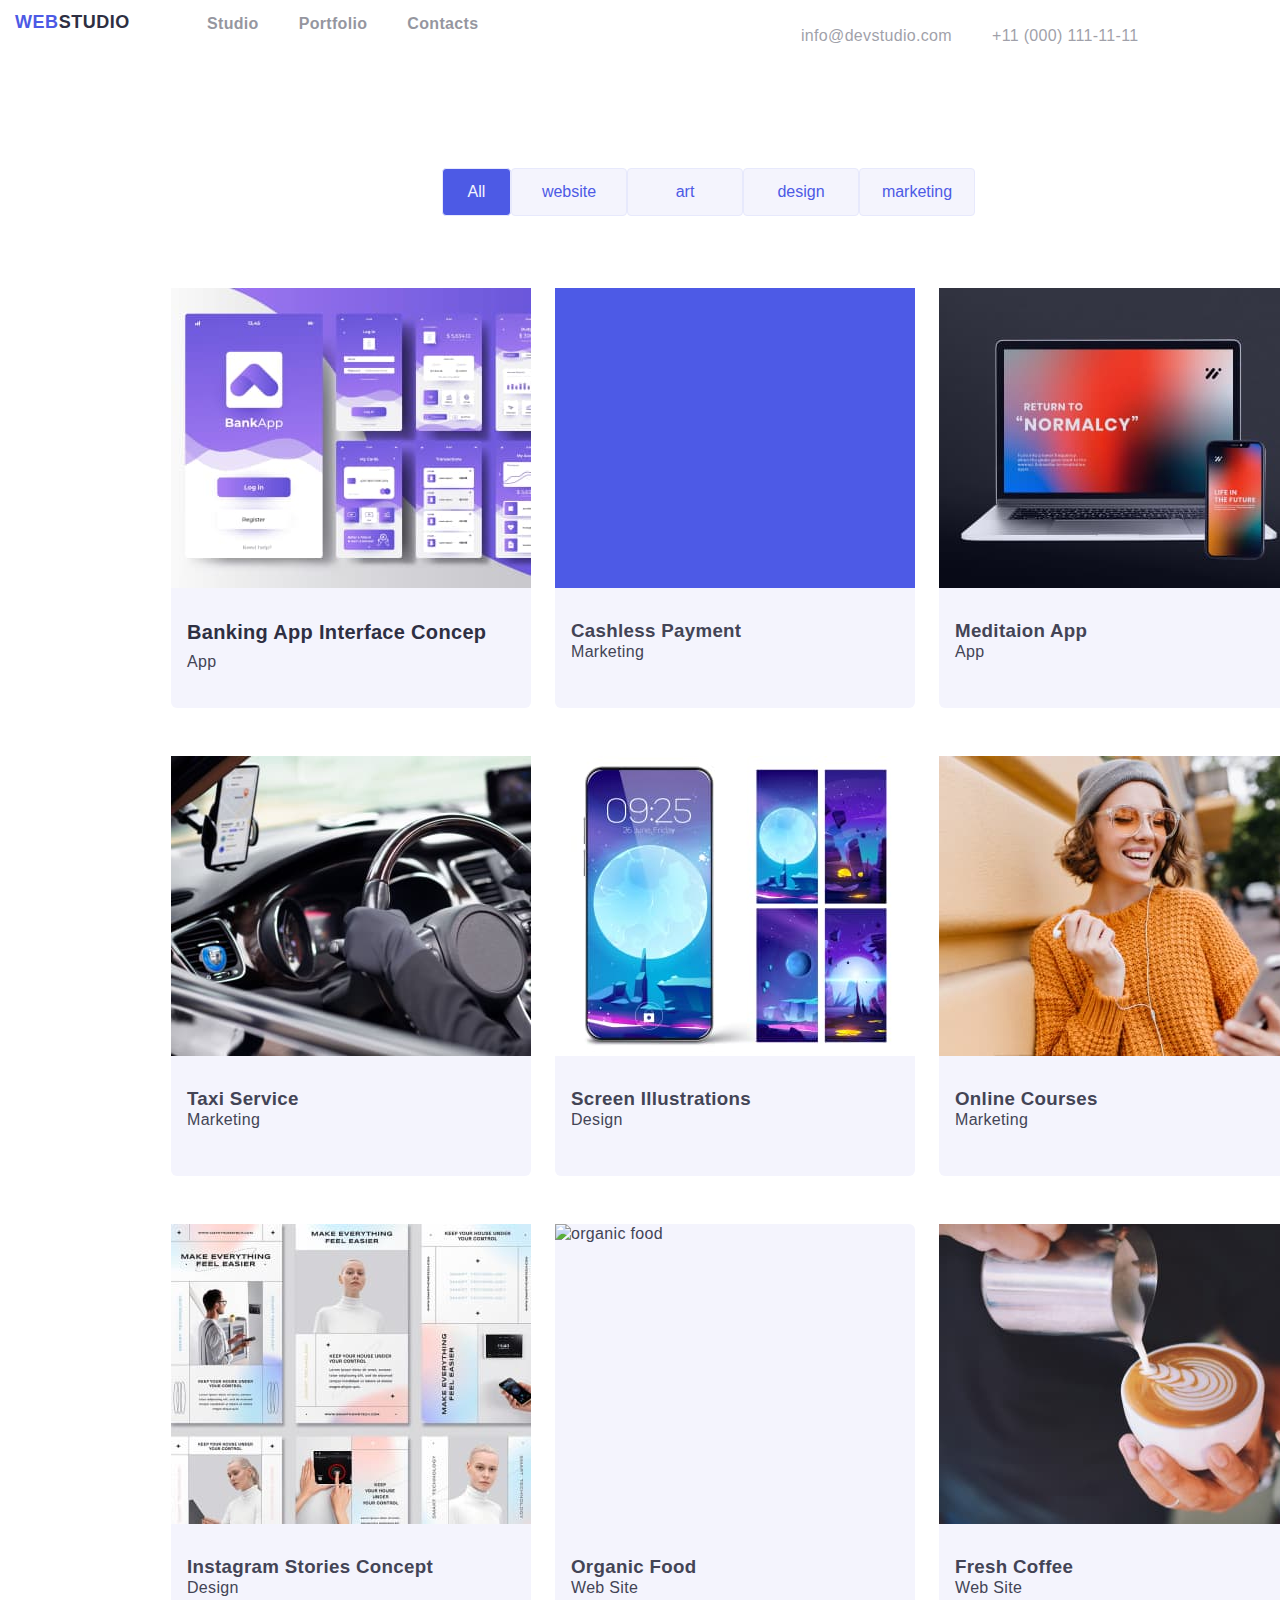
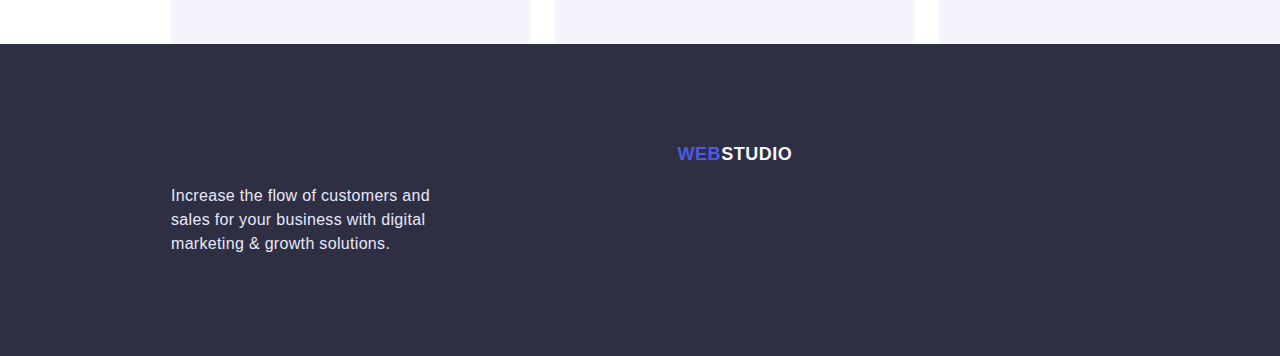
==== portfolio.html @ 49548464 "Initial commit" ====
<!DOCTYPE html>
<html lang="en">
  <head>
  <meta charset="UTF-8">
  <meta http-equiv="X-UA-Compatible" content="IE=edge">
  <meta name="viewport" content="width=device-width, initial-scale=1.0">
  <title lang="uk">Портфоліо</title>
  <link rel="preconnect" href="https://fonts.googleapis.com">
  <link rel="preconnect" href="https://fonts.gstatic.com" crossorigin>
  <link rel="stylesheet" href="https://cdnjs.cloudflare.com/ajax/libs/modern-normalize/1.1.0/modern-normalize.min.css">
  <link rel="stylesheet" href="./css/styles.css">
  </head>
  <body>
    <!--Top Line-->
    <header class="header">
      <div class="conteiner"
           style="display: flex; align-items: center;">
       <nav class="header-nav">
       
        <a href="index.html" class="logo">Web<span>Studio</span></a>
        
        <ul class="header-list">
          <li class="header-item"><a href="./index.html" class="link">Studio</a></li>
          <li class="header-item"><a href="./portfolio.html" class="link">Portfolio</a></li>
          <li class="header-item"><a href="/" class="link">Contacts</a></li>
        </ul>
      </nav>
      <ul class="connection">
        <li  class="connection-item">
          <a href="mailto:info@devstudio.com" class="link">info@devstudio.com</a></li>
        <li  class="connection-item">
          <a href="tel:+110001111111" class="link">+11 (000) 111-11-11</a>
        </li>
      </ul>
     </div>
    </header>
    <main>
    <!--Section-portfolio-->
    <section class="section-portfolio">
      <div class="conteiner-buttons">
        <h1 hidden class="hero-title">Filtr</h1>
        <!--buttons-->
        <ul class="button-portfolio">
          <li class="button-item">
           <button class="btn active" type="button">All</button>
          </li>
          <li class="button-item">
           <button class="btn" type="button">website</button>
          </li>
          <li class="button-item">
           <button class="btn" type="button">art</button>
          </li>
          <li class="button-item">
           <button class="btn" type="button">design</button>
          </li>
          <li class="button-item">
           <button class="btn" type="button">marketing</button>
          </li>
        </ul>
        </div>
        </section>
        <section class="section-pictheres">
      <div class="conteiner-pictheres">
        <h2 class="section-title">Policy</h2>
        <ul class="card-pictheres">

          <li class="picther-item">
            <article class="card-content">
              <div class="card-thumb">
            <img
              src="./imajes/banking-app.jpg"
              width="360"
              height="300"
              alt="banking-app">
            </div>
          <div class="card-idea">
            <h3 class="card-title">Banking App Interface Concep</h3>
            <p class="card-text">App</p>
          </div>
          </article>
          </li>
        
          <li class="picther-item">
            <article class="card-content">
              <div class="card-thumb">
            <img
              src="./imajes/cashless-payment.jpg"
              width="360"
              height="300"
              alt="cashless-payment">
            </div>
          <div class="card-idea">
              <h3>Cashless Payment</h3>
              <p>Marketing</p>
              </div>
              </article>
          </li>

          <li class="picther-item">
            <article class="card-content">
              <div class="card-thumb">
            <img
              src="./imajes/mediation-app.jpg"
              width="360"
              height="300"
              alt="mediation-app">
            </div>
            <div class="card-idea">
            <h3>Meditaion App</h3>
            <p>App</p>
            </div>
            </article>
          </li>
 <!--Service-->
        <li class="picther-item">
          <article class="card-content">
            <div class="card-thumb">
          <img
              src="./imajes/taxi-service.jpg"
              width="360"
              height="300"
              alt="taxi-service">
            </div>
            <div class="card-idea">
             <h3>Taxi Service</h3>
            <p>Marketing</p>
            </div>
          </article>
          </li>

          <li class="picther-item">
            <article class="card-content">
              <div class="card-thumb">
            <img
              src="./imajes/screen-illustration.jpg"
              width="360"
              height="300"
              alt="Screen-illustrations">
            </div>
            <div class="card-idea">
             <h3>Screen Illustrations</h3>
             <p>Design</p>
             </div>
             </article>
          </li>

          <li class="picther-item">
            <article class="card-content">
              <div class="card-thumb">
            <img
              src="./imajes/online-courses.jpg"
              width="360"
              height="300"
              alt="online-courses">
            </div>
            <div class="card-idea">
            <h3>Online Courses</h3>
            <p>Marketing</p>
            </div>
            </article>
          </li>
    
      <!--Stories-->
          <li class="picther-item">
            <article class="card-content">
              <div class="card-thumb">
            <img
              src="./imajes/instagram-stories.jpg"
              width="360"
              height="300"
              alt="instagram-stories">
            </div>
            <div class="card-idea">
             <h3>Instagram Stories Concept</h3>
            <p>Design</p>
            </div>
            </article>
          </li>

          <li class="picther-item">
            <article class="card-content">
              <div class="card-thumb">
            <img
              src="./imajes/organic-food.jpg"
              width="360"
              height="300"
              alt="organic food">
            </div>
            <div class="card-idea">
             <h3>Organic Food</h3>
             <p>Web Site</p>
             </div>
            </article>
          </li>
        
            
          <li>
          <article class="card-content">
            <div class="card-thumb">
            <img
              src="./imajes/fresh-coffee.jpg"
              width="360"
              height="300"
              alt="fresh-coffee">
            </div>
            <div class="card-idea">
            <h3>Fresh Coffee</h3>
            <p>Web Site</p>
            </div>
          </article>
          </li>
        </ul>
      </div>
      </section>
    </main>
    <footer class="footer">
      <div class="footer-conteiner">
       <div class="logo-conteiner">
        <a href="index.html" class="logo"><span class="web">Web</span>Studio</a>
      </div>
        <p class="footer-text">
          Increase the flow of customers and<br>
          sales for your business with digital<br>
          marketing & growth solutions.
        </p>
      </div>
    </footer>
  </body>
</html>
---- css/styles.css ----
:root {
    --primary-text-color: #FFFFFF;
    --title-text-color: #434455;
    --accent-color: #E7E9FC;
    --hover-color: #4D5AE5;
    --click-color:#404BBF;
    --button-color:#9747FF;
    --cloud-color:#F4F4FD;
    --nav-color:#2E2F42;
    --card-gap: 8px;
    --team-card-gap:24px;
    --card-shadow:
    }
  /* roboto-regular - latin */
  @font-face {
    font-family: 'Roboto';
    font-style: normal;
    font-weight: 400;
    src: local(''),
         url('../fonts/roboto-v30-latin-regular.woff2') format('woff2'), /* Chrome 26+, Opera 23+, Firefox 39+ */
         url('../fonts/roboto-v30-latin-regular.woff') format('woff'); /* Chrome 6+, Firefox 3.6+, IE 9+, Safari 5.1+ */
  }
  /* roboto-500 - latin */
  @font-face {
    font-family: 'Roboto';
    font-style: normal;
    font-weight: 500;
    src: local(''),
         url('../fonts/roboto-v30-latin-500.woff2') format('woff2'), /* Chrome 26+, Opera 23+, Firefox 39+ */
         url('../fonts/roboto-v30-latin-500.woff') format('woff'); /* Chrome 6+, Firefox 3.6+, IE 9+, Safari 5.1+ */
  }
  /* roboto-700 - latin */
  @font-face {
    font-family: 'Roboto';
    font-style: normal;
    font-weight: 700;
    src: local(''),
         url('../fonts/roboto-v30-latin-700.woff2') format('woff2'), /* Chrome 26+, Opera 23+, Firefox 39+ */
         url('../fonts/roboto-v30-latin-700.woff') format('woff'); /* Chrome 6+, Firefox 3.6+, IE 9+, Safari 5.1+ */
  }
  /* roboto-900 - latin */
  @font-face {
    font-family: 'Roboto';
    font-style: normal;
    font-weight: 900;
    src: local(''),
         url('../fonts/roboto-v30-latin-900.woff2') format('woff2'), /* Chrome 26+, Opera 23+, Firefox 39+ */
         url('../fonts/roboto-v30-latin-900.woff') format('woff'); /* Chrome 6+, Firefox 3.6+, IE 9+, Safari 5.1+ */
  }
  /* raleway-regular - latin */
  @font-face {
    font-family: 'Raleway';
    font-style: normal;
    font-weight: 400;
    src: local(''),
         url('../fonts/raleway-v28-latin-regular.woff2') format('woff2'), /* Chrome 26+, Opera 23+, Firefox 39+ */
         url('../fonts/raleway-v28-latin-regular.woff') format('woff'); /* Chrome 6+, Firefox 3.6+, IE 9+, Safari 5.1+ */
  }
  /* raleway-700 - latin */
  @font-face {
    font-family: 'Raleway';
    font-style: normal;
    font-weight: 700;
    src: local(''),
         url('../fonts/raleway-v28-latin-700.woff2') format('woff2'), /* Chrome 26+, Opera 23+, Firefox 39+ */
         url('../fonts/raleway-v28-latin-700.woff') format('woff'); /* Chrome 6+, Firefox 3.6+, IE 9+, Safari 5.1+ */
  }
 
  /* Разметка boxs */
  html{
    box-sizing: border-box;
  }
  *,
  *::before, 
  *::after {
    box-sizing: inherit;
  }
  body {
    margin:0px auto;
    font-family:'Roboto', sans-serif;
    font-style: Regular;
    font-weight: 400;
    font-size:  16px;
    line-height: 1.2;
    letter-spacing: 0.02em;
    color:var(--title-text-color);
    background-color :var(--primary-text-color);
    }
    .header {
    width: 1440px;
    height: 72px;
    margin: 0 auto;
   
  }
  .conteiner {
    width: 1158px;
    padding: 0 15px;
    margin: o auto;
  } 
  
 .logo {
    min-width: 115px;
    height: 24px;
    margin: 0 auto;
    padding: 24px auto;
   }
   span {
    font-family: 'Raleway',sans-serif;
    font-weight: 800;
    font-size: 18px;
    line-height: 1.2;
    letter-spacing: 0.03em;
    text-decoration: none;
    text-transform: uppercase;
    color:var(--nav-color);
   }
   .header-nav .logo{
    font-family: 'Raleway',sans-serif;
    font-weight: 800;
    font-size: 18px;
    line-height: 1.17;
    letter-spacing: 0.03em;
    text-transform: uppercase;
    text-decoration: none;
    color:var(--hover-color);
  }
  .header-list .link {
    color:#2E2F42;
  }
  .header-list .link:hover,
  .header-list .link:focus {
    color: #434455;
  }
  /*.header-list .link-current {
    color:#2E2F42;
}*/
.header-nav .logo:hover,
.header-nav .logo:focus{
color:var(--title-text-color);
}
 
 
 
  .header-nav {
    display: flex;
    align-items: center;
    align-content:flex-start;
    padding: 24px auto;
   
  }
  .header-list {
    margin: 0;
    display: flex;
    padding: 0px;
    margin-left: 77px;
    list-style: none;
    text-decoration: none;
    min-width: 261px;
    height: 24px;
   
    }
    .header-list > .header-item:not(:last-child) {
      margin-right: 40px;
    }
  .header-item {
    font-weight: 600;
    font-size: 16px;
    line-height: 1.5;
    letter-spacing: 0.02em;
    text-decoration: none;
    
  }
  /*.header-item:hover,
  .header-item:focus { 
    color:var(--hover-color);
  }
    .header-list .link-current {
      color:var(--hover-color);
  }*/
  
  .header-list .header-item {
    display:inline-block;
    padding: 24px auto;
    
   }
  
  .connection {
    min-width: 344px;
    height: 24px;
    margin-left: auto;
    margin-top: 24px;
    display:flex;
    padding: 0px;
    justify-content: space-between;
  }
  .connection-item {
    min-width: 151px;
    height: 24px;
    font-size: 16px;
    line-height: 1.5;
    letter-spacing: 0.02em;
    margin-left: 40px;
    color: #2E2F42;
  }
  .connection .link {
    color:var(--title-text-color);
  }
  .connection .link:hover,
  .connection .link:focus {
    color: var(--hover-color);
  }
  ul {
    margin: 0;
    list-style: none;
  }
  /* Заглавия */
  .hero {
    width: 1440px;
    background-color:var(--nav-color);
    padding: 120px 0;
  }
  .hero-conteiner {
    display: flex;
    flex-wrap: wrap;
    flex-direction:column;
    align-items: center;
    width: 1158px;
    margin-left: 156px;
   }
    .hero-title {
      
      font-weight: 600;
      font-size: 56px;
      line-height: 1.07;
      letter-spacing: 0.02em;
      color:var(--primary-text-color);
      margin: 0 auto 48px auto;
    }
    .hero .button {
      display: block;
      align-items: center;
      cursor: pointer;
      width: 170px;
      height: 51px;
      font-family: inherit;
      font-size: 16px;
      line-height: 1.19;
      letter-spacing: 0.04em;
      color:var(--primary-text-color);
      background-color: var(--hover-color);
      border-radius: 4px;
  }
  /* Секции */
  .section-policy {
    width: 1440px;
   
    padding: 120px 0;
  }
  .section-title {
    width: 492px;
    font-family: inherit;
    font-size: 36px;
    line-height: 1.11;
    text-align: center;
    letter-spacing: 0.02em;
    color:var(--nav-color);
    margin: 0 auto 72px auto;
  
  }
  .policy-list .title {
    font-family: inherit;
    font-weight: 600;
    font-size: 20px;
    line-height: 1.19;
    letter-spacing: 0.04em;
    color:var(--nav-color);
    margin-left: 0;
    margin-bottom: 8px;

  }
  .policy-list .title-text {
    margin: 0;
    width: 264px;
    color:var(--title-text-color); 
  }
  .team-list .team-title{
    font-family: inherit;
    font-weight: 600;
    font-size: 20px;
    line-height: 1.19;
    letter-spacing: 0.02em;
    color: var(--nav-color);
  }
  .policy-conteiner {
    display: flex;
    flex-wrap: wrap;
    width: 1158px;
    margin-left: 156px ;
    padding: 0 15px;
  }
  .policy-list {
    display: flex;
    flex-wrap: wrap;
    margin-left: calc(-1*var(--card-gap));
    padding: 0;
    margin: 0;
    
  }
  .policy-list > .item {
    flex-basis: calc(100%/4-var(--card-gap));
    margin-left: var(--card-gap);
  }
  .card {
    width: 264px;
    padding: 0;
    margin-left: 8px;
    box-shadow: var(--card-shadow);
 }
 .title {
    font-weight: 600;
    font-size: 20px;
    line-height: 1.2;
    text-align: center;
    letter-spacing: 0.02em;
    color:var(--nav-color);
    margin: 0 auto ;
    padding: 0;
 }
 .title-text {
  margin-top: 8px;
 }
  .policy-list .title {
    display: flex;
    flex-wrap: wrap;
    font-family: inherit;
    font-weight: 600;
    font-size: 20px;
    line-height: 1.19;
    letter-spacing: 0.04em;
    color:var(--nav-color);
  }
  .policy-list .title-text {
   color:var(--title-text-color); 
  }
  .section-title >h3 {
  color:var(--nav-color);
  }
  .section-title >p {
   color:var(--title-text-color); 
  }
  .section-doing {
    width: 1440px;
    padding: 120px auto ;
    }
  .doing-conteiner {
    display: flex;
    flex-wrap: wrap;
    width: 1158px;
    margin-left: 156px;
    padding: 0 15px;
  }
  img {
    display: block;
    max-width: 100%;
    height: auto;
  }
  .img-list {
    display: flex;
    flex-wrap: wrap;
    margin-left: calc(-1*var(--card-gap));
    padding: 0;
    margin: 0;
  }
  .img-list > .item-img {
    flex-basis: calc(100%/3-var(--card-gap));
    margin-left: var(--card-gap);
    margin-top: var(--card-gap);
    }
 

  .item-img {
    width: 360px;
    height: 300px;
    padding: 0 auto;
  }
  
  .doing-conteiner {
    display: flex;
    flex-wrap: wrap;
    width: 1158px;
    margin-left: 156px;
    padding: 0 15px;
  }
  img {
    display: block;
    max-width: 100%;
    height: auto;
  }
  .img-list {
    display: flex;
    flex-wrap: wrap;
    margin-left: calc(-1*var(--card-gap));
    padding: 0;
    margin: 0;
  }
  .img-list > .item-img {
    flex-basis: calc(100%/3-var(--card-gap));
    margin-left: var(--card-gap);
    margin-top: var(--card-gap);
    }
 

  .item-img {
    width: 360px;
    height: 300px;
    padding: 0 auto;
  }
  
  .section-team  {
    width: 1440px;
    background-color: var(--cloud-color);
    padding: 120px auto;
    }
    .team-conteiner {
      display: flex;
      flex-wrap: wrap;
      width: 1158px;
      margin-left: 156px ;
      padding: 0 15px;
      }
    .team-list {
      display: flex;
      flex-wrap: wrap;
      padding: 0;
      margin-left:calc(-1*var(--team-card-gap)); ;
    }
    .team-list > .team-item {
      flex-basis: calc(100%/4-var(--team-card-gap));
      margin-left: var(--team-card-gap);
    
    }
    .team-list .team-title {
      font-family: inherit;
      font-weight: 600;
      font-size: 20px;
      line-height: 1.19;
      letter-spacing: 0.02em;
      color: var(--nav-color);
      }
      .team-title {
        font-weight: 600;
        font-size: 20px;
        line-height: 1.2;
        letter-spacing: 0.02em;
        color:var(--nav-color);
        margin-top: 0px;
        padding: 0;
      }

  .footer {
    width: 1440px;
    
    padding: 100px 0;
    background-color:var(--nav-color);
  }
  .footer-conteiner {
    display: flex;
    flex-wrap: wrap;
    flex-direction: column;
    width: 1158px;
    margin-left: 156px ;
    padding: 0 15px;
  }
   .logo-conteiner {
    display: flex;
    flex-wrap: wrap;
    padding: 0 auto;
    margin-left: 0;
   }
  
  .footer .logo {
    font-family: 'Raleway',sans-serif;
    font-weight: 800;
    font-size: 18px;
    line-height: 1.17;
    letter-spacing: 0.03em;
    text-decoration: none;
    color:var(--cloud-color);
    text-transform: uppercase;
    min-width: 115px;
  }
   .web {
    font-family: 'Raleway',sans-serif;
    font-weight: 800;
    font-size: 18px;
    line-height: 1.17;
    letter-spacing: 0.03em;
    text-decoration: none;
    color:var(--hover-color);
    text-transform: uppercase;
    }
  .footer-text {
    margin-top: 16px;
    margin-left: 0;
    max-width: 264px;
    letter-spacing: 0.02rem;
    line-height: 1.5;
    color:var(--accent-color);
  }
  .subtitle {
    background-color: var(--accent-text-color);
  }
  ul {
    list-style: none;
  }
  h1, h2, h3, h4, h5, h6, p {
    margin: 0 auto;
  }
  
  /* Основной цвет страницы: #FFFFFF */
  /* Цвет кнопки Order Service: 4D5AE5 */
  /* цвет футера,хедера:  2E2F42 */
  /* Цвет card team cloud: F4F4FD */
  /* Iris CTAs Focused Active states LinksPrimary Brand 
  #4D5AE5 */
  /* Navy blue: OverlaysShadowsHeadings Dark
  #2E2F42*/
  /* GREEN: Valid fields,Success messages,Success
  #31D0AA */
  /* SLATE:Body text,Text 
  #434455 */
  /* LIGHT SLATE: Helper text,Deemphasized text,Subtle Text
  #8E8F99 */
  /* cornflower:Accent color,Hairlines,Subtle backgrounds
  Accent
  #E7E9FC */
  /* cornflower
  Accent color
  Hairlines
  Subtle backgrounds
  Accent
  #E7E9FC */
  /*CLOUD:Light mode backgrounds,Light mode Dialogs/alerts
  Light 
  #F4F4FD*/
  /*flex-basis: calc(100%/4-var(--card-gap));*/

 
  /*--Connection*/
  .link {
    text-decoration: none;
    color: navy;
    opacity: 0.5;
  }
  .link:hover,
  .link:focus {
    color:var(--hover-color)
  }
  .link.active {
    font-weight: 700;
  }
  
/*--Portfolio--*/
.section-portfolio {
  width: 1440px;
  height: 216px;
  padding-top: 96px;
  padding-left: 0;
  padding-right: 0;
  background-color: #FFFFFF;
   
}
.conteiner-buttons {
  display: flex;
  flex-wrap: wrap;
  align-items: center;
  width: 1158px;
  margin-left: 156px;
  padding: 0 15px;
  
}
.button-portfolio{
  display: flex;
  flex-wrap: wrap;
  width: 586px;
  padding: 0;
  margin-left: 271px;

}
.button-portfolio > .button-item {
  flex-basis: calc(100%/5-var(--card-gap));
  margin:0;
}

.btn {
  width: 116px;
  height: 48px;
  font-style: Semi Bold;
  color:var(--hover-color);
  background-color: #F4F4FD;
  border-radius: 4px;
  border: 1px solid #E7E9FC;
  padding: 0.25rem 1.25rem;
}
.btn.active {
  width: 69px;
  height: 48px;
  color:#F4F4FD;
  background-color: #4D5AE5;
  border-radius: 4px;
}
.button .btn {
  cursor: pointer;
}
.section-pictheres {
  width: 1440px;
  height: 1356px;
  padding: 0;
  margin: 0;
}
.conteiner-pictheres {
  display: flex;
  flex-wrap: wrap;
  width: 1158px;
  margin-left: 156px;
  padding: 0 15px;
  
}
.card-pictheres {
  display: flex;
  flex-wrap: wrap;
  margin: 0; 
  padding: 0;
  row-gap: 48px;
  column-gap: 24px;
}
 /* margin-left:-24px;
  margin-top: -24px;
}*/
/*.card-pictheres  .picther-item {}*/

.card-content {
  width: 360px;
  height: 420px;
  padding: 0 px;
  border-radius: 6px;
  box-shadow: var(--card-shadow);
  background-color: #F4F4FD;

}
.card-idea {
  margin-left: 16px;
  margin-top: 32px; 
  padding: 8px auto;
}
.picther-item .card-title {
  font-size: 20px;
  line-height: 1.2;
  color:#2E2F42;
}
.picther-item .card-text {
  margin-top: 8px;
  font-style: Regular;
  color: #434455;
}
.section-policy .section-title,
.section-pictheres .section-title {
  display: none;
}
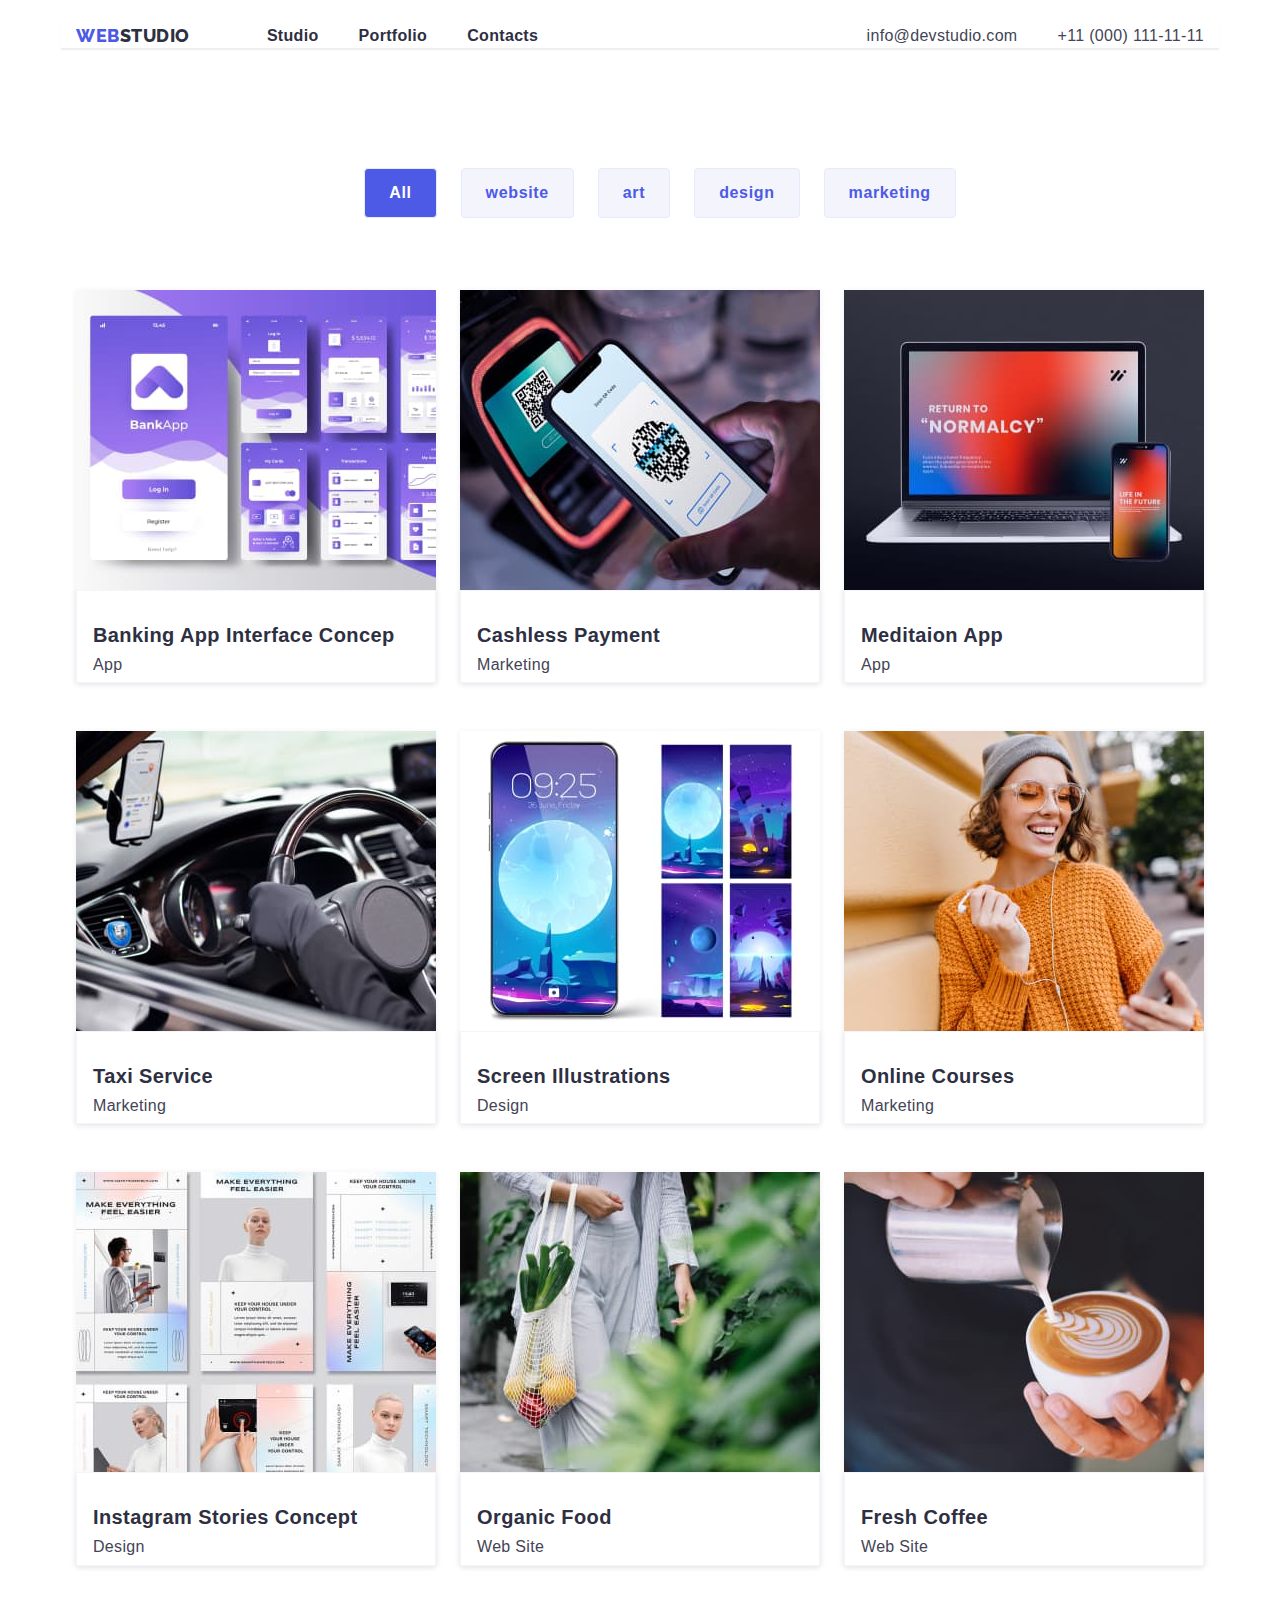
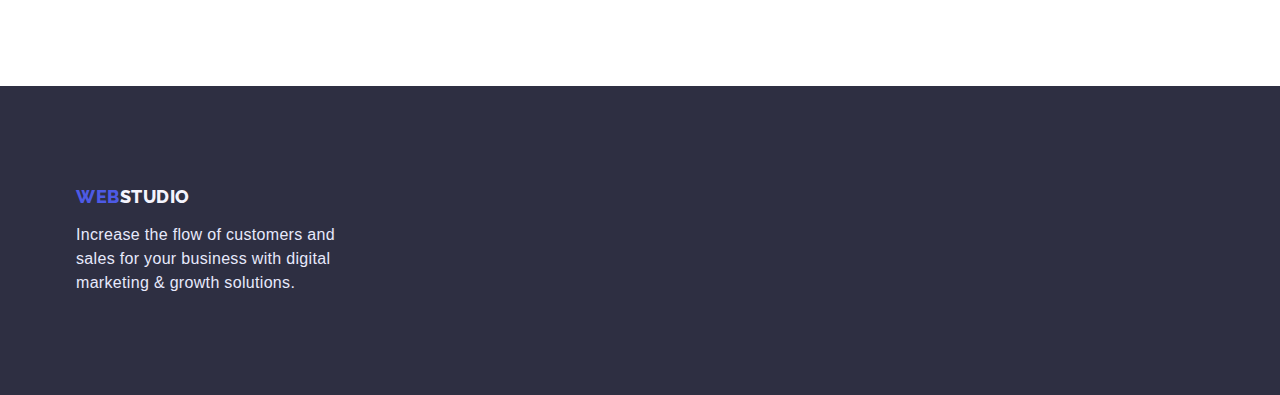
==== commit 40de2017: "HW-03 updated 19.12.22" ====
--- a/portfolio.html
+++ b/portfolio.html
@@ -7,17 +7,18 @@
   <title lang="uk">Портфоліо</title>
   <link rel="preconnect" href="https://fonts.googleapis.com">
   <link rel="preconnect" href="https://fonts.gstatic.com" crossorigin>
+  <link href="https://fonts.googleapis.com/css2?family=Raleway:wght@800&display=swap" rel="stylesheet">
   <link rel="stylesheet" href="https://cdnjs.cloudflare.com/ajax/libs/modern-normalize/1.1.0/modern-normalize.min.css">
   <link rel="stylesheet" href="./css/styles.css">
   </head>
   <body>
     <!--Top Line-->
     <header class="header">
-      <div class="conteiner"
-           style="display: flex; align-items: center;">
+      <div class="conteiner topline">
+           
        <nav class="header-nav">
        
-        <a href="index.html" class="logo">Web<span>Studio</span></a>
+        <a href="index.html" class="logo"><span class="web">WEB</span>STUDIO</a>
         
         <ul class="header-list">
           <li class="header-item"><a href="./index.html" class="link">Studio</a></li>
@@ -25,7 +26,7 @@
           <li class="header-item"><a href="/" class="link">Contacts</a></li>
         </ul>
       </nav>
-      <ul class="connection">
+      <ul class="connection-list">
         <li  class="connection-item">
           <a href="mailto:info@devstudio.com" class="link">info@devstudio.com</a></li>
         <li  class="connection-item">
@@ -36,8 +37,8 @@
     </header>
     <main>
     <!--Section-portfolio-->
-    <section class="section-portfolio">
-      <div class="conteiner-buttons">
+    <section class="section portfolio">
+      <div class="conteiner">
         <h1 hidden class="hero-title">Filtr</h1>
         <!--buttons-->
         <ul class="button-portfolio">
@@ -57,15 +58,15 @@
            <button class="btn" type="button">marketing</button>
           </li>
         </ul>
-        </div>
-        </section>
-        <section class="section-pictheres">
-      <div class="conteiner-pictheres">
-        <h2 class="section-title">Policy</h2>
+       
+        
+       
+    
+        <h2 hidden class="section-title">Policy</h2>
         <ul class="card-pictheres">
 
           <li class="picther-item">
-            <article class="card-content">
+           
               <div class="card-thumb">
             <img
               src="./imajes/banking-app.jpg"
@@ -77,27 +78,26 @@
             <h3 class="card-title">Banking App Interface Concep</h3>
             <p class="card-text">App</p>
           </div>
-          </article>
-          </li>
-        
-          <li class="picther-item">
-            <article class="card-content">
-              <div class="card-thumb">
-            <img
-              src="./imajes/cashless-payment.jpg"
+        
+          </li>
+        
+          <li class="picther-item">
+      
+              <div class="card-thumb">
+            <img
+              src="./imajes/foto from hw6.jpg"
               width="360"
               height="300"
               alt="cashless-payment">
             </div>
           <div class="card-idea">
-              <h3>Cashless Payment</h3>
-              <p>Marketing</p>
+              <h3 class="card-title">Cashless Payment</h3>
+              <p class="card-text">Marketing</p>
               </div>
-              </article>
-          </li>
-
-          <li class="picther-item">
-            <article class="card-content">
+          </li>
+
+          <li class="picther-item">
+        
               <div class="card-thumb">
             <img
               src="./imajes/mediation-app.jpg"
@@ -106,14 +106,14 @@
               alt="mediation-app">
             </div>
             <div class="card-idea">
-            <h3>Meditaion App</h3>
-            <p>App</p>
-            </div>
-            </article>
+            <h3 class="card-title">Meditaion App</h3>
+            <p class="card-text">App</p>
+            </div>
+  
           </li>
  <!--Service-->
         <li class="picther-item">
-          <article class="card-content">
+    
             <div class="card-thumb">
           <img
               src="./imajes/taxi-service.jpg"
@@ -122,14 +122,14 @@
               alt="taxi-service">
             </div>
             <div class="card-idea">
-             <h3>Taxi Service</h3>
-            <p>Marketing</p>
-            </div>
-          </article>
-          </li>
-
-          <li class="picther-item">
-            <article class="card-content">
+             <h3 class="card-title">Taxi Service</h3>
+            <p class="card-text">Marketing</p>
+            </div>
+
+          </li>
+
+          <li class="picther-item">
+
               <div class="card-thumb">
             <img
               src="./imajes/screen-illustration.jpg"
@@ -138,14 +138,14 @@
               alt="Screen-illustrations">
             </div>
             <div class="card-idea">
-             <h3>Screen Illustrations</h3>
-             <p>Design</p>
+             <h3 class="card-title">Screen Illustrations</h3>
+             <p class="card-text">Design</p>
              </div>
-             </article>
-          </li>
-
-          <li class="picther-item">
-            <article class="card-content">
+      
+          </li>
+
+          <li class="picther-item">
+    
               <div class="card-thumb">
             <img
               src="./imajes/online-courses.jpg"
@@ -154,15 +154,15 @@
               alt="online-courses">
             </div>
             <div class="card-idea">
-            <h3>Online Courses</h3>
-            <p>Marketing</p>
-            </div>
-            </article>
+            <h3 class="card-title">Online Courses</h3>
+            <p class="card-text">Marketing</p>
+            </div>
+
           </li>
     
       <!--Stories-->
           <li class="picther-item">
-            <article class="card-content">
+    
               <div class="card-thumb">
             <img
               src="./imajes/instagram-stories.jpg"
@@ -171,31 +171,30 @@
               alt="instagram-stories">
             </div>
             <div class="card-idea">
-             <h3>Instagram Stories Concept</h3>
-            <p>Design</p>
-            </div>
-            </article>
-          </li>
-
-          <li class="picther-item">
-            <article class="card-content">
-              <div class="card-thumb">
-            <img
-              src="./imajes/organic-food.jpg"
+             <h3 class="card-title">Instagram Stories Concept</h3>
+            <p class="card-text">Design</p>
+            </div>
+    
+          </li>
+
+          <li class="picther-item">
+              <div class="card-thumb">
+            <img
+              src="./imajes/organic food.jpg"
               width="360"
               height="300"
               alt="organic food">
             </div>
             <div class="card-idea">
-             <h3>Organic Food</h3>
-             <p>Web Site</p>
+             <h3 class="card-title">Organic Food</h3>
+             <p class="card-text">Web Site</p>
              </div>
-            </article>
+
           </li>
         
             
-          <li>
-          <article class="card-content">
+          <li  class="picther-item">
+
             <div class="card-thumb">
             <img
               src="./imajes/fresh-coffee.jpg"
@@ -204,20 +203,20 @@
               alt="fresh-coffee">
             </div>
             <div class="card-idea">
-            <h3>Fresh Coffee</h3>
-            <p>Web Site</p>
-            </div>
-          </article>
+            <h3 class="card-title">Fresh Coffee</h3>
+            <p class="card-text">Web Site</p>
+            </div>
+      
           </li>
         </ul>
       </div>
       </section>
     </main>
     <footer class="footer">
-      <div class="footer-conteiner">
-       <div class="logo-conteiner">
+      <div class="conteiner">
+      
         <a href="index.html" class="logo"><span class="web">Web</span>Studio</a>
-      </div>
+      
         <p class="footer-text">
           Increase the flow of customers and<br>
           sales for your business with digital<br>
--- a/css/styles.css
+++ b/css/styles.css
@@ -87,32 +87,45 @@
     background-color :var(--primary-text-color);
     }
     .header {
-    width: 1440px;
-    height: 72px;
-    margin: 0 auto;
+    padding-top: 24px ;
+    padding-bottom: 24px;
    
   }
   .conteiner {
     width: 1158px;
     padding: 0 15px;
-    margin: o auto;
-  } 
-  
- .logo {
-    min-width: 115px;
-    height: 24px;
     margin: 0 auto;
-    padding: 24px auto;
-   }
-   span {
+  }
+  .topline {
+  display: flex; 
+  align-items: center;
+  background-color:var(--primary-text-color);
+  box-shadow: 0px 1px 6px 0px #2E2F4214;
+  box-shadow: 0px 1px 1px 0px #2E2F4229;
+  box-shadow: 0px 2px 1px 0px #2E2F4214;
+ } 
+  
+ 
+   .header-logo .logo {
     font-family: 'Raleway',sans-serif;
     font-weight: 800;
     font-size: 18px;
     line-height: 1.2;
     letter-spacing: 0.03em;
+    margin: 44px 0px 71px 24px;
+    text-decoration: none;
+    color:var(--nav-color);
+  }
+   span {
+    font-family: 'Raleway',sans-serif;
+    font-weight: 800;
+    font-size: 18px;
+    line-height: 1.17;
+    letter-spacing: 0.03em;
+    margin: 0px 0px 44px 24px;
     text-decoration: none;
     text-transform: uppercase;
-    color:var(--nav-color);
+    color:var(--hover-color);
    }
    .header-nav .logo{
     font-family: 'Raleway',sans-serif;
@@ -122,14 +135,31 @@
     letter-spacing: 0.03em;
     text-transform: uppercase;
     text-decoration: none;
+    color:var(--nav-color);
+  }
+  .header-logo .link {
+    color:var(--nav-color) ;
+    }
+    
+    .header-logo.link:hover,
+    .header-logo.link:focus {
     color:var(--hover-color);
-  }
-  .header-list .link {
-    color:#2E2F42;
+    }
+    .header-nav {
+      text-decoration: none;
+    }
+    .header-list{
+      display: flex;
+      flex-wrap: wrap;
+      text-decoration: none;
+     }
+  .header-list .link { 
+    color:var(--nav-color);
+    text-decoration: none;
   }
   .header-list .link:hover,
   .header-list .link:focus {
-    color: #434455;
+    color:var(--title-text-color);
   }
   /*.header-list .link-current {
     color:#2E2F42;
@@ -138,10 +168,7 @@
 .header-nav .logo:focus{
 color:var(--title-text-color);
 }
- 
- 
- 
-  .header-nav {
+ .header-nav {
     display: flex;
     align-items: center;
     align-content:flex-start;
@@ -157,7 +184,15 @@
     text-decoration: none;
     min-width: 261px;
     height: 24px;
-   
+  }
+  .header-list .header-item {
+    font-family: 'Roboto', sans-serif;
+    font-size: 16px;
+    font-weight: 600;
+    line-height: 1.5;
+    letter-spacing: 0.02em;
+    margin-right: 15px;
+    text-decoration: none;
     }
     .header-list > .header-item:not(:last-child) {
       margin-right: 40px;
@@ -168,39 +203,25 @@
     line-height: 1.5;
     letter-spacing: 0.02em;
     text-decoration: none;
-    
-  }
-  /*.header-item:hover,
-  .header-item:focus { 
-    color:var(--hover-color);
-  }
-    .header-list .link-current {
-      color:var(--hover-color);
-  }*/
-  
+  }
   .header-list .header-item {
     display:inline-block;
     padding: 24px auto;
-    
-   }
-  
-  .connection {
-    min-width: 344px;
-    height: 24px;
-    margin-left: auto;
-    margin-top: 24px;
-    display:flex;
-    padding: 0px;
-    justify-content: space-between;
+  }
+  
+  .connection-list {
+  display:flex;
+  margin-left:auto;
+
   }
   .connection-item {
-    min-width: 151px;
-    height: 24px;
     font-size: 16px;
     line-height: 1.5;
     letter-spacing: 0.02em;
+    color: #2E2F42;
+  }
+  .connection-list > .connection-item:last-child {
     margin-left: 40px;
-    color: #2E2F42;
   }
   .connection .link {
     color:var(--title-text-color);
@@ -215,7 +236,7 @@
   }
   /* Заглавия */
   .hero {
-    width: 1440px;
+    text-align: center;
     background-color:var(--nav-color);
     padding: 120px 0;
   }
@@ -224,11 +245,12 @@
     flex-wrap: wrap;
     flex-direction:column;
     align-items: center;
-    width: 1158px;
-    margin-left: 156px;
+    
+    
    }
     .hero-title {
-      
+      align-items: center;
+      max-width: 526px;
       font-weight: 600;
       font-size: 56px;
       line-height: 1.07;
@@ -237,8 +259,7 @@
       margin: 0 auto 48px auto;
     }
     .hero .button {
-      display: block;
-      align-items: center;
+      
       cursor: pointer;
       width: 170px;
       height: 51px;
@@ -251,20 +272,17 @@
       border-radius: 4px;
   }
   /* Секции */
-  .section-policy {
-    width: 1440px;
-   
+  .section {
+  
     padding: 120px 0;
   }
   .section-title {
-    width: 492px;
-    font-family: inherit;
     font-size: 36px;
     line-height: 1.11;
     text-align: center;
     letter-spacing: 0.02em;
     color:var(--nav-color);
-    margin: 0 auto 72px auto;
+    margin-bottom: 72px;
   
   }
   .policy-list .title {
@@ -279,43 +297,33 @@
 
   }
   .policy-list .title-text {
+    font-family: inherit;
+    font-size: 16px;
+    line-height: 1.5;
+    letter-spacing: 0.02em;
     margin: 0;
     width: 264px;
     color:var(--title-text-color); 
   }
-  .team-list .team-title{
-    font-family: inherit;
-    font-weight: 600;
-    font-size: 20px;
-    line-height: 1.19;
-    letter-spacing: 0.02em;
-    color: var(--nav-color);
-  }
-  .policy-conteiner {
-    display: flex;
-    flex-wrap: wrap;
-    width: 1158px;
-    margin-left: 156px ;
-    padding: 0 15px;
-  }
+  
+  
   .policy-list {
     display: flex;
-    flex-wrap: wrap;
-    margin-left: calc(-1*var(--card-gap));
+    justify-items: center;
     padding: 0;
-    margin: 0;
+     gap: 24px;
     
   }
   .policy-list > .item {
     flex-basis: calc(100%/4-var(--card-gap));
-    margin-left: var(--card-gap);
-  }
-  .card {
+
+  }
+  /*.card {
     width: 264px;
     padding: 0;
     margin-left: 8px;
     box-shadow: var(--card-shadow);
- }
+ }*/
  .title {
     font-weight: 600;
     font-size: 20px;
@@ -349,15 +357,17 @@
    color:var(--title-text-color); 
   }
   .section-doing {
-    width: 1440px;
-    padding: 120px auto ;
+  padding: 120px auto ;
     }
   .doing-conteiner {
-    display: flex;
-    flex-wrap: wrap;
-    width: 1158px;
-    margin-left: 156px;
-    padding: 0 15px;
+   padding: 0 15px;
+  }
+  .imajes p {
+    font-family: inherit;
+    font-size: 16px;
+    line-height: 1.5;
+    letter-spacing: 0.02em;
+    color:var(--title-text-color);
   }
   img {
     display: block;
@@ -366,79 +376,37 @@
   }
   .img-list {
     display: flex;
-    flex-wrap: wrap;
-    margin-left: calc(-1*var(--card-gap));
+    justify-items: center;
     padding: 0;
-    margin: 0;
-  }
-  .img-list > .item-img {
-    flex-basis: calc(100%/3-var(--card-gap));
-    margin-left: var(--card-gap);
-    margin-top: var(--card-gap);
-    }
+     gap: 24px;
+  /*margin-left: calc(-1*var(--card-gap));*/
+  }
  
-
   .item-img {
-    width: 360px;
-    height: 300px;
-    padding: 0 auto;
-  }
-  
-  .doing-conteiner {
-    display: flex;
-    flex-wrap: wrap;
-    width: 1158px;
-    margin-left: 156px;
-    padding: 0 15px;
-  }
-  img {
-    display: block;
-    max-width: 100%;
-    height: auto;
-  }
-  .img-list {
-    display: flex;
-    flex-wrap: wrap;
-    margin-left: calc(-1*var(--card-gap));
-    padding: 0;
-    margin: 0;
-  }
-  .img-list > .item-img {
-    flex-basis: calc(100%/3-var(--card-gap));
-    margin-left: var(--card-gap);
-    margin-top: var(--card-gap);
-    }
- 
-
-  .item-img {
-    width: 360px;
-    height: 300px;
-    padding: 0 auto;
+ padding: 0 auto;
   }
   
   .section-team  {
-    width: 1440px;
+
     background-color: var(--cloud-color);
     padding: 120px auto;
     }
-    .team-conteiner {
+    /*.team-conteiner {
       display: flex;
       flex-wrap: wrap;
       width: 1158px;
       margin-left: 156px ;
       padding: 0 15px;
-      }
+      }*/
     .team-list {
-      display: flex;
-      flex-wrap: wrap;
-      padding: 0;
-      margin-left:calc(-1*var(--team-card-gap)); ;
-    }
+     display: flex;
+     gap: 24px;
+     /*margin-left:calc(-1*var(--team-card-gap)); */
+     }
     .team-list > .team-item {
-      flex-basis: calc(100%/4-var(--team-card-gap));
-      margin-left: var(--team-card-gap);
-    
-    }
+/*flex-basis: calc(100%/4-var(--team-card-gap));*/
+      padding-bottom: 32px;
+   }
     .team-list .team-title {
       font-family: inherit;
       font-weight: 600;
@@ -446,37 +414,27 @@
       line-height: 1.19;
       letter-spacing: 0.02em;
       color: var(--nav-color);
-      }
-      .team-title {
-        font-weight: 600;
-        font-size: 20px;
-        line-height: 1.2;
-        letter-spacing: 0.02em;
-        color:var(--nav-color);
-        margin-top: 0px;
-        padding: 0;
-      }
+      margin-top: 32px;
+      text-align: center;
+    }
+     .team-list .title-text {
+      text-align: center;
+}
+      
 
   .footer {
-    width: 1440px;
-    
     padding: 100px 0;
     background-color:var(--nav-color);
   }
-  .footer-conteiner {
+  /*.footer conteiner {
     display: flex;
     flex-wrap: wrap;
     flex-direction: column;
     width: 1158px;
     margin-left: 156px ;
     padding: 0 15px;
-  }
-   .logo-conteiner {
-    display: flex;
-    flex-wrap: wrap;
-    padding: 0 auto;
-    margin-left: 0;
-   }
+  }*/
+   
   
   .footer .logo {
     font-family: 'Raleway',sans-serif;
@@ -498,6 +456,7 @@
     text-decoration: none;
     color:var(--hover-color);
     text-transform: uppercase;
+    margin-left: 0;
     }
   .footer-text {
     margin-top: 16px;
@@ -507,9 +466,7 @@
     line-height: 1.5;
     color:var(--accent-color);
   }
-  .subtitle {
-    background-color: var(--accent-text-color);
-  }
+  
   ul {
     list-style: none;
   }
@@ -547,85 +504,80 @@
 
  
   /*--Connection*/
-  .link {
-    text-decoration: none;
-    color: navy;
-    opacity: 0.5;
-  }
-  .link:hover,
-  .link:focus {
+  .connection-list .link {
+    text-decoration: none;
+    color:var(--title-text-color);
+  }
+  .connection-list .link:hover,
+  .connection-list .link:focus {
     color:var(--hover-color)
   }
   .link.active {
     font-weight: 700;
   }
   
+  
+ 
+  h3 {
+  font-family: inherit;
+  font-size: 20px;
+  font-weight: 600;
+  line-height: 1.2;
+  letter-spacing: 0.02em;
+  color:var(--nav-color);
+
+  }
+  
+  
 /*--Portfolio--*/
-.section-portfolio {
-  width: 1440px;
-  height: 216px;
-  padding-top: 96px;
-  padding-left: 0;
-  padding-right: 0;
-  background-color: #FFFFFF;
-   
-}
-.conteiner-buttons {
-  display: flex;
-  flex-wrap: wrap;
-  align-items: center;
-  width: 1158px;
-  margin-left: 156px;
-  padding: 0 15px;
-  
-}
+.section.portfolio {
+ padding-top: 96px;
+background-color: #FFFFFF;
+}
+
 .button-portfolio{
-  display: flex;
-  flex-wrap: wrap;
-  width: 586px;
-  padding: 0;
-  margin-left: 271px;
-
-}
-.button-portfolio > .button-item {
-  flex-basis: calc(100%/5-var(--card-gap));
-  margin:0;
-}
-
+display: flex;
+justify-content: center;
+gap: 24px;
+margin-bottom: 72px;
+}
 .btn {
-  width: 116px;
-  height: 48px;
-  font-style: Semi Bold;
+  font-family: inherit;
+  font-weight: 600;
+  font-size: 16px;
+  line-height: 1.5;
+  letter-spacing: 0.04em;
   color:var(--hover-color);
   background-color: #F4F4FD;
   border-radius: 4px;
   border: 1px solid #E7E9FC;
-  padding: 0.25rem 1.25rem;
+  padding: 12px  24px;
 }
 .btn.active {
-  width: 69px;
-  height: 48px;
-  color:#F4F4FD;
+  font-family: inherit;
+  font-weight: 600;
+  font-size: 16px;
+  line-height: 1.5;
+  letter-spacing: 0.04em;
+  color:#FFFFFF;
   background-color: #4D5AE5;
   border-radius: 4px;
+  padding: 12px 24px;
 }
 .button .btn {
   cursor: pointer;
 }
-.section-pictheres {
-  width: 1440px;
-  height: 1356px;
-  padding: 0;
-  margin: 0;
-}
-.conteiner-pictheres {
-  display: flex;
-  flex-wrap: wrap;
-  width: 1158px;
-  margin-left: 156px;
-  padding: 0 15px;
-  
-}
+ /*.button-portfolio .btn {
+ color:var(--title-text-color);
+}*/
+
+.button-portfolio .btn:hover,
+.button-portfolio .btn:focus {
+  color:var(--primary-text-color--)
+ 
+}
+
+
 .card-pictheres {
   display: flex;
   flex-wrap: wrap;
@@ -639,19 +591,20 @@
 }*/
 /*.card-pictheres  .picther-item {}*/
 
-.card-content {
-  width: 360px;
-  height: 420px;
-  padding: 0 px;
-  border-radius: 6px;
-  box-shadow: var(--card-shadow);
-  background-color: #F4F4FD;
-
-}
+
 .card-idea {
-  margin-left: 16px;
-  margin-top: 32px; 
-  padding: 8px auto;
+  padding-left: 16px;
+  padding-top: 32px; 
+  padding-bottom: 8px;
+  box-shadow: 0px 1px 6px 0px #2E2F4214;
+  border: 0.5px solid #F4F4FD;
+}
+.picther-item{
+  box-shadow: 0px 2px 1px 0px #2E2F4214;
+  box-shadow: 0px 1px 1px 0px #2E2F4229;
+  box-shadow: 0px 1px 6px 0px #2E2F4214;
+  
+
 }
 .picther-item .card-title {
   font-size: 20px;
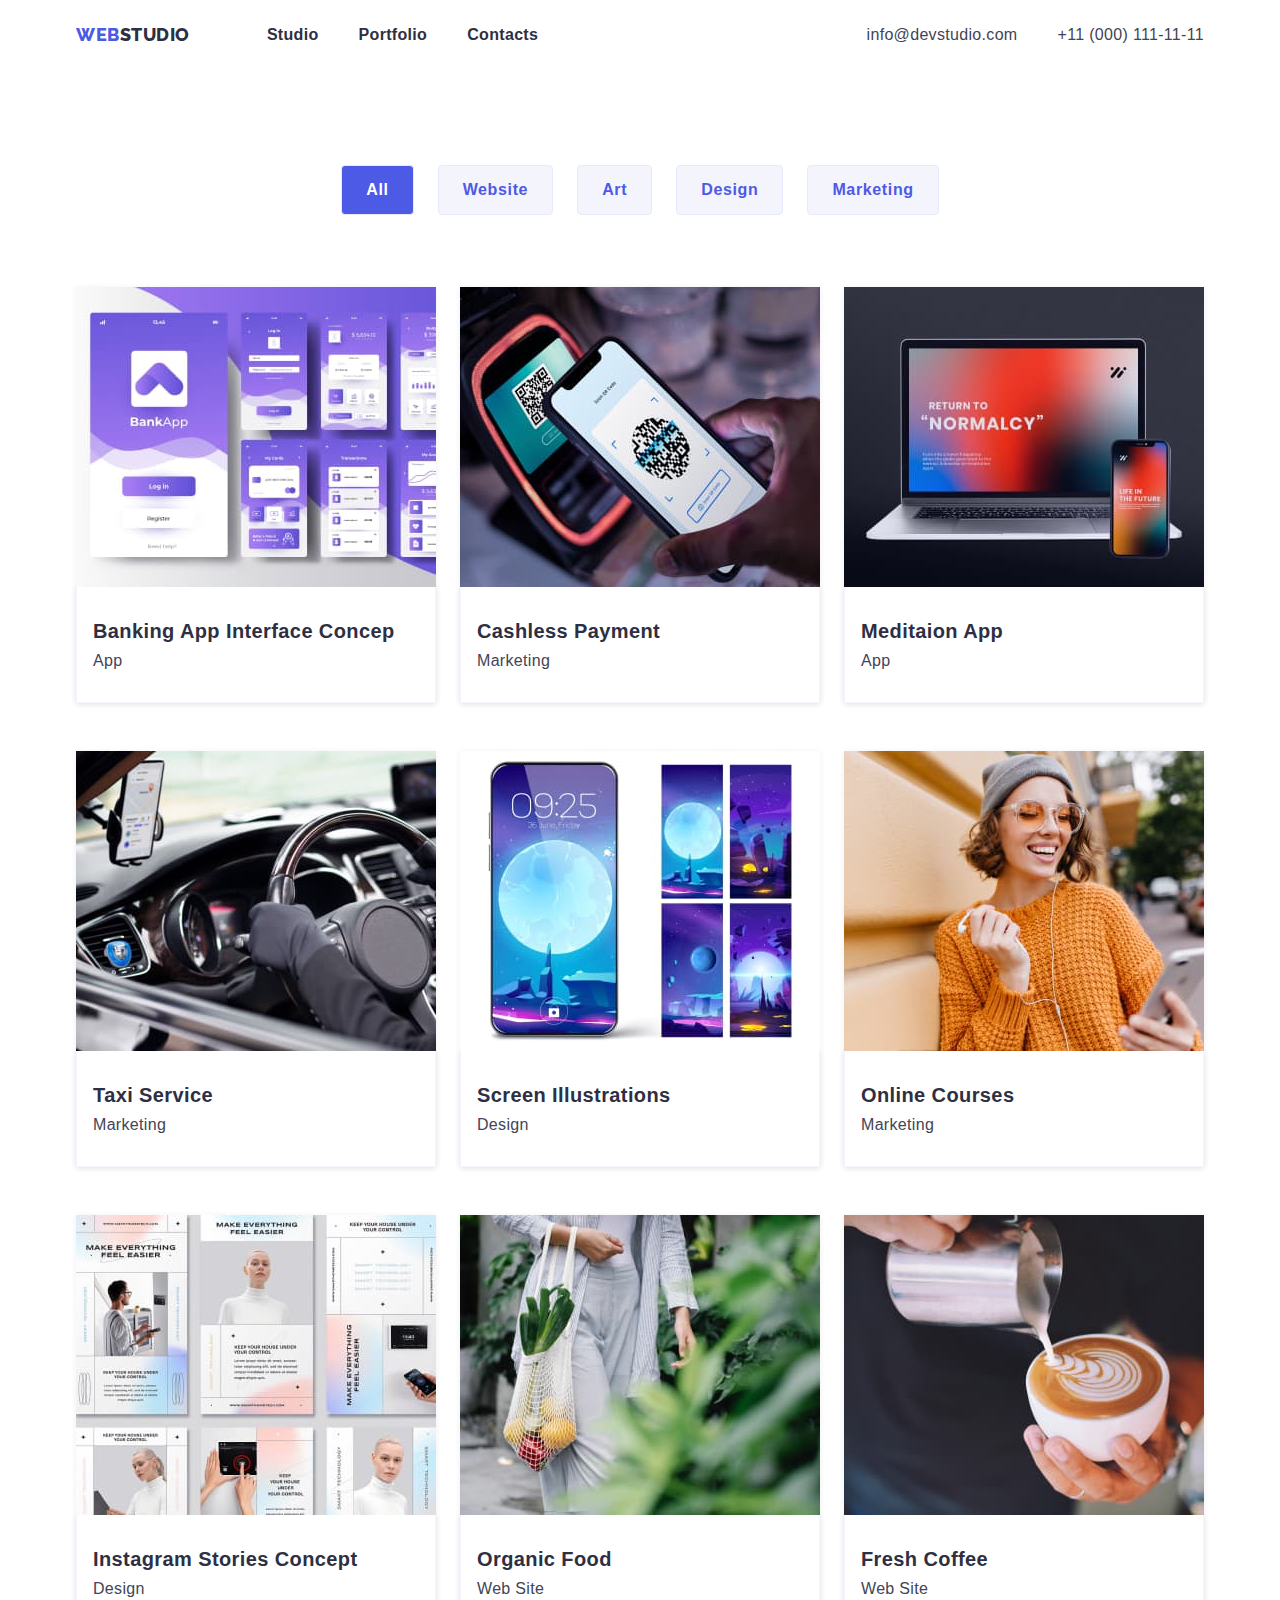
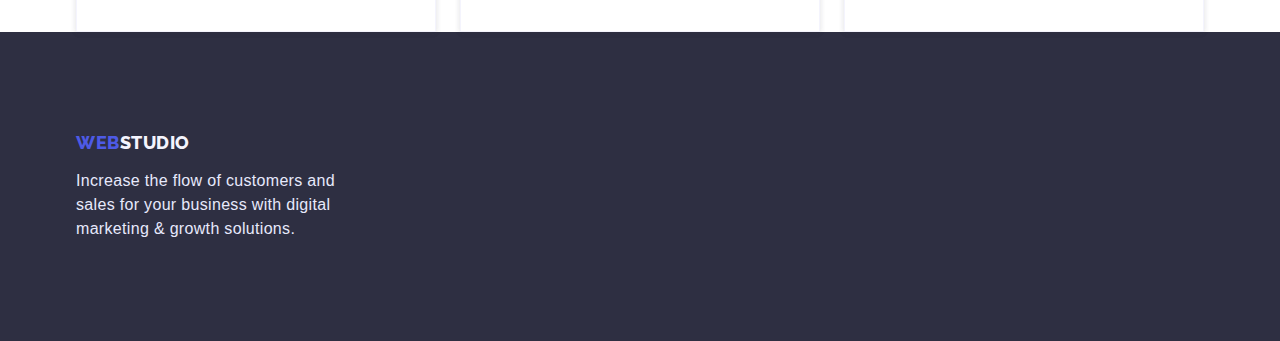
==== commit b068f201: "HW-03. Updated 20.12.22" ====
--- a/portfolio.html
+++ b/portfolio.html
@@ -46,16 +46,16 @@
            <button class="btn active" type="button">All</button>
           </li>
           <li class="button-item">
-           <button class="btn" type="button">website</button>
-          </li>
-          <li class="button-item">
-           <button class="btn" type="button">art</button>
-          </li>
-          <li class="button-item">
-           <button class="btn" type="button">design</button>
-          </li>
-          <li class="button-item">
-           <button class="btn" type="button">marketing</button>
+           <button class="btn" type="button">Website</button>
+          </li>
+          <li class="button-item">
+           <button class="btn" type="button">Art</button>
+          </li>
+          <li class="button-item">
+           <button class="btn" type="button">Design</button>
+          </li>
+          <li class="button-item">
+           <button class="btn" type="button">Marketing</button>
           </li>
         </ul>
        
--- a/css/styles.css
+++ b/css/styles.css
@@ -79,7 +79,6 @@
     margin:0px auto;
     font-family:'Roboto', sans-serif;
     font-style: Regular;
-    font-weight: 400;
     font-size:  16px;
     line-height: 1.2;
     letter-spacing: 0.02em;
@@ -87,9 +86,9 @@
     background-color :var(--primary-text-color);
     }
     .header {
-    padding-top: 24px ;
-    padding-bottom: 24px;
-   
+    box-shadow: 0px 1px 6px 0px #2E2F4214;
+    box-shadow: 0px 1px 1px 0px #2E2F4229;
+    box-shadow: 0px 2px 1px 0px #2E2F4214;
   }
   .conteiner {
     width: 1158px;
@@ -97,16 +96,11 @@
     margin: 0 auto;
   }
   .topline {
-  display: flex; 
-  align-items: center;
-  background-color:var(--primary-text-color);
-  box-shadow: 0px 1px 6px 0px #2E2F4214;
-  box-shadow: 0px 1px 1px 0px #2E2F4229;
-  box-shadow: 0px 2px 1px 0px #2E2F4214;
- } 
-  
- 
-   .header-logo .logo {
+    display: flex; 
+    align-items: center;
+    background-color:var(--primary-text-color);
+   } 
+  .header-logo .logo {
     font-family: 'Raleway',sans-serif;
     font-weight: 800;
     font-size: 18px;
@@ -136,11 +130,11 @@
     text-transform: uppercase;
     text-decoration: none;
     color:var(--nav-color);
-  }
+    padding: 24px 0;
+   }
   .header-logo .link {
     color:var(--nav-color) ;
     }
-    
     .header-logo.link:hover,
     .header-logo.link:focus {
     color:var(--hover-color);
@@ -151,19 +145,25 @@
     .header-list{
       display: flex;
       flex-wrap: wrap;
+      margin: 0;
+      padding: 0px;
+      margin-left: 77px;
+      list-style: none;
       text-decoration: none;
+      min-width: 261px;
+      height: 24px;
+    
      }
   .header-list .link { 
     color:var(--nav-color);
     text-decoration: none;
+    padding: 24px 0;
   }
   .header-list .link:hover,
   .header-list .link:focus {
     color:var(--title-text-color);
   }
-  /*.header-list .link-current {
-    color:#2E2F42;
-}*/
+
 .header-nav .logo:hover,
 .header-nav .logo:focus{
 color:var(--title-text-color);
@@ -175,16 +175,6 @@
     padding: 24px auto;
    
   }
-  .header-list {
-    margin: 0;
-    display: flex;
-    padding: 0px;
-    margin-left: 77px;
-    list-style: none;
-    text-decoration: none;
-    min-width: 261px;
-    height: 24px;
-  }
   .header-list .header-item {
     font-family: 'Roboto', sans-serif;
     font-size: 16px;
@@ -208,11 +198,9 @@
     display:inline-block;
     padding: 24px auto;
   }
-  
   .connection-list {
   display:flex;
   margin-left:auto;
-
   }
   .connection-item {
     font-size: 16px;
@@ -226,11 +214,15 @@
   .connection .link {
     color:var(--title-text-color);
   }
+  .connection-item .link {
+    padding: 24px 0;
+  }
   .connection .link:hover,
   .connection .link:focus {
     color: var(--hover-color);
   }
   ul {
+    padding: 0;
     margin: 0;
     list-style: none;
   }
@@ -245,9 +237,7 @@
     flex-wrap: wrap;
     flex-direction:column;
     align-items: center;
-    
-    
-   }
+  }
     .hero-title {
       align-items: center;
       max-width: 526px;
@@ -259,7 +249,6 @@
       margin: 0 auto 48px auto;
     }
     .hero .button {
-      
       cursor: pointer;
       width: 170px;
       height: 51px;
@@ -269,12 +258,12 @@
       letter-spacing: 0.04em;
       color:var(--primary-text-color);
       background-color: var(--hover-color);
+      border: 1px solid transparent;
       border-radius: 4px;
   }
   /* Секции */
-  .section {
-  
-    padding: 120px 0;
+  .section.policy {
+    padding-top: 120px;
   }
   .section-title {
     font-size: 36px;
@@ -305,25 +294,15 @@
     width: 264px;
     color:var(--title-text-color); 
   }
-  
-  
   .policy-list {
     display: flex;
     justify-items: center;
     padding: 0;
      gap: 24px;
-    
   }
   .policy-list > .item {
     flex-basis: calc(100%/4-var(--card-gap));
-
-  }
-  /*.card {
-    width: 264px;
-    padding: 0;
-    margin-left: 8px;
-    box-shadow: var(--card-shadow);
- }*/
+}
  .title {
     font-weight: 600;
     font-size: 20px;
@@ -356,12 +335,10 @@
   .section-title >p {
    color:var(--title-text-color); 
   }
-  .section-doing {
-  padding: 120px auto ;
-    }
-  .doing-conteiner {
-   padding: 0 15px;
-  }
+  .section.doing {
+  padding-top: 120px;
+  padding-bottom: 120px;
+ }
   .imajes p {
     font-family: inherit;
     font-size: 16px;
@@ -386,26 +363,24 @@
  padding: 0 auto;
   }
   
-  .section-team  {
-
+  .section.team  {
     background-color: var(--cloud-color);
     padding: 120px auto;
     }
-    /*.team-conteiner {
-      display: flex;
-      flex-wrap: wrap;
-      width: 1158px;
-      margin-left: 156px ;
-      padding: 0 15px;
-      }*/
     .team-list {
      display: flex;
      gap: 24px;
      /*margin-left:calc(-1*var(--team-card-gap)); */
      }
-    .team-list > .team-item {
+    .team-list .team-item {
 /*flex-basis: calc(100%/4-var(--team-card-gap));*/
       padding-bottom: 32px;
+      background: #FFFFFF;
+      box-shadow: 0px 2px 1px 0px #2E2F4214;
+      box-shadow: 0px 1px 1px 0px #2E2F4229;
+      box-shadow: 0px 1px 6px 0px #2E2F4214;
+      border-radius: 0px 0px 4px 4px;
+
    }
     .team-list .team-title {
       font-family: inherit;
@@ -419,24 +394,13 @@
     }
      .team-list .title-text {
       text-align: center;
-}
+    }
       
-
-  .footer {
+ .footer {
     padding: 100px 0;
     background-color:var(--nav-color);
   }
-  /*.footer conteiner {
-    display: flex;
-    flex-wrap: wrap;
-    flex-direction: column;
-    width: 1158px;
-    margin-left: 156px ;
-    padding: 0 15px;
-  }*/
-   
-  
-  .footer .logo {
+ .footer .logo {
     font-family: 'Raleway',sans-serif;
     font-weight: 800;
     font-size: 18px;
@@ -467,9 +431,6 @@
     color:var(--accent-color);
   }
   
-  ul {
-    list-style: none;
-  }
   h1, h2, h3, h4, h5, h6, p {
     margin: 0 auto;
   }
@@ -515,9 +476,6 @@
   .link.active {
     font-weight: 700;
   }
-  
-  
- 
   h3 {
   font-family: inherit;
   font-size: 20px;
@@ -525,16 +483,13 @@
   line-height: 1.2;
   letter-spacing: 0.02em;
   color:var(--nav-color);
-
-  }
-  
+}
   
 /*--Portfolio--*/
 .section.portfolio {
  padding-top: 96px;
 background-color: #FFFFFF;
 }
-
 .button-portfolio{
 display: flex;
 justify-content: center;
@@ -567,17 +522,22 @@
 .button .btn {
   cursor: pointer;
 }
- /*.button-portfolio .btn {
- color:var(--title-text-color);
-}*/
-
 .button-portfolio .btn:hover,
 .button-portfolio .btn:focus {
-  color:var(--primary-text-color--)
- 
-}
-
-
+ background-color: #4D5AE5;
+}
+.button-portfolio .btn:hover,
+.button-portfolio .btn:focus {
+color:var(--primary-text-color);
+}
+.button-portfolio .btn.active:hover,
+.button-portfolio .btn.active:focus {
+ background-color:var(--primary-text-color);
+}
+.button-portfolio .btn.active:hover,
+.button-portfolio .btn.active:focus {
+color:var(--hover-color);
+}
 .card-pictheres {
   display: flex;
   flex-wrap: wrap;
@@ -586,25 +546,23 @@
   row-gap: 48px;
   column-gap: 24px;
 }
- /* margin-left:-24px;
-  margin-top: -24px;
-}*/
-/*.card-pictheres  .picther-item {}*/
-
-
+ 
 .card-idea {
   padding-left: 16px;
   padding-top: 32px; 
-  padding-bottom: 8px;
+  padding-bottom: 32px;
+  border-left:   0.5px solid #F4F4FD;
+  border-right:  0.5px solid #F4F4FD; ;
+  border-bottom: 0.5px solid #F4F4FD;;
+  box-shadow: 0px 2px 1px 0px #2E2F4214;
+  box-shadow: 0px 1px 1px 0px #2E2F4229;
   box-shadow: 0px 1px 6px 0px #2E2F4214;
-  border: 0.5px solid #F4F4FD;
+
 }
 .picther-item{
   box-shadow: 0px 2px 1px 0px #2E2F4214;
   box-shadow: 0px 1px 1px 0px #2E2F4229;
   box-shadow: 0px 1px 6px 0px #2E2F4214;
-  
-
 }
 .picther-item .card-title {
   font-size: 20px;
